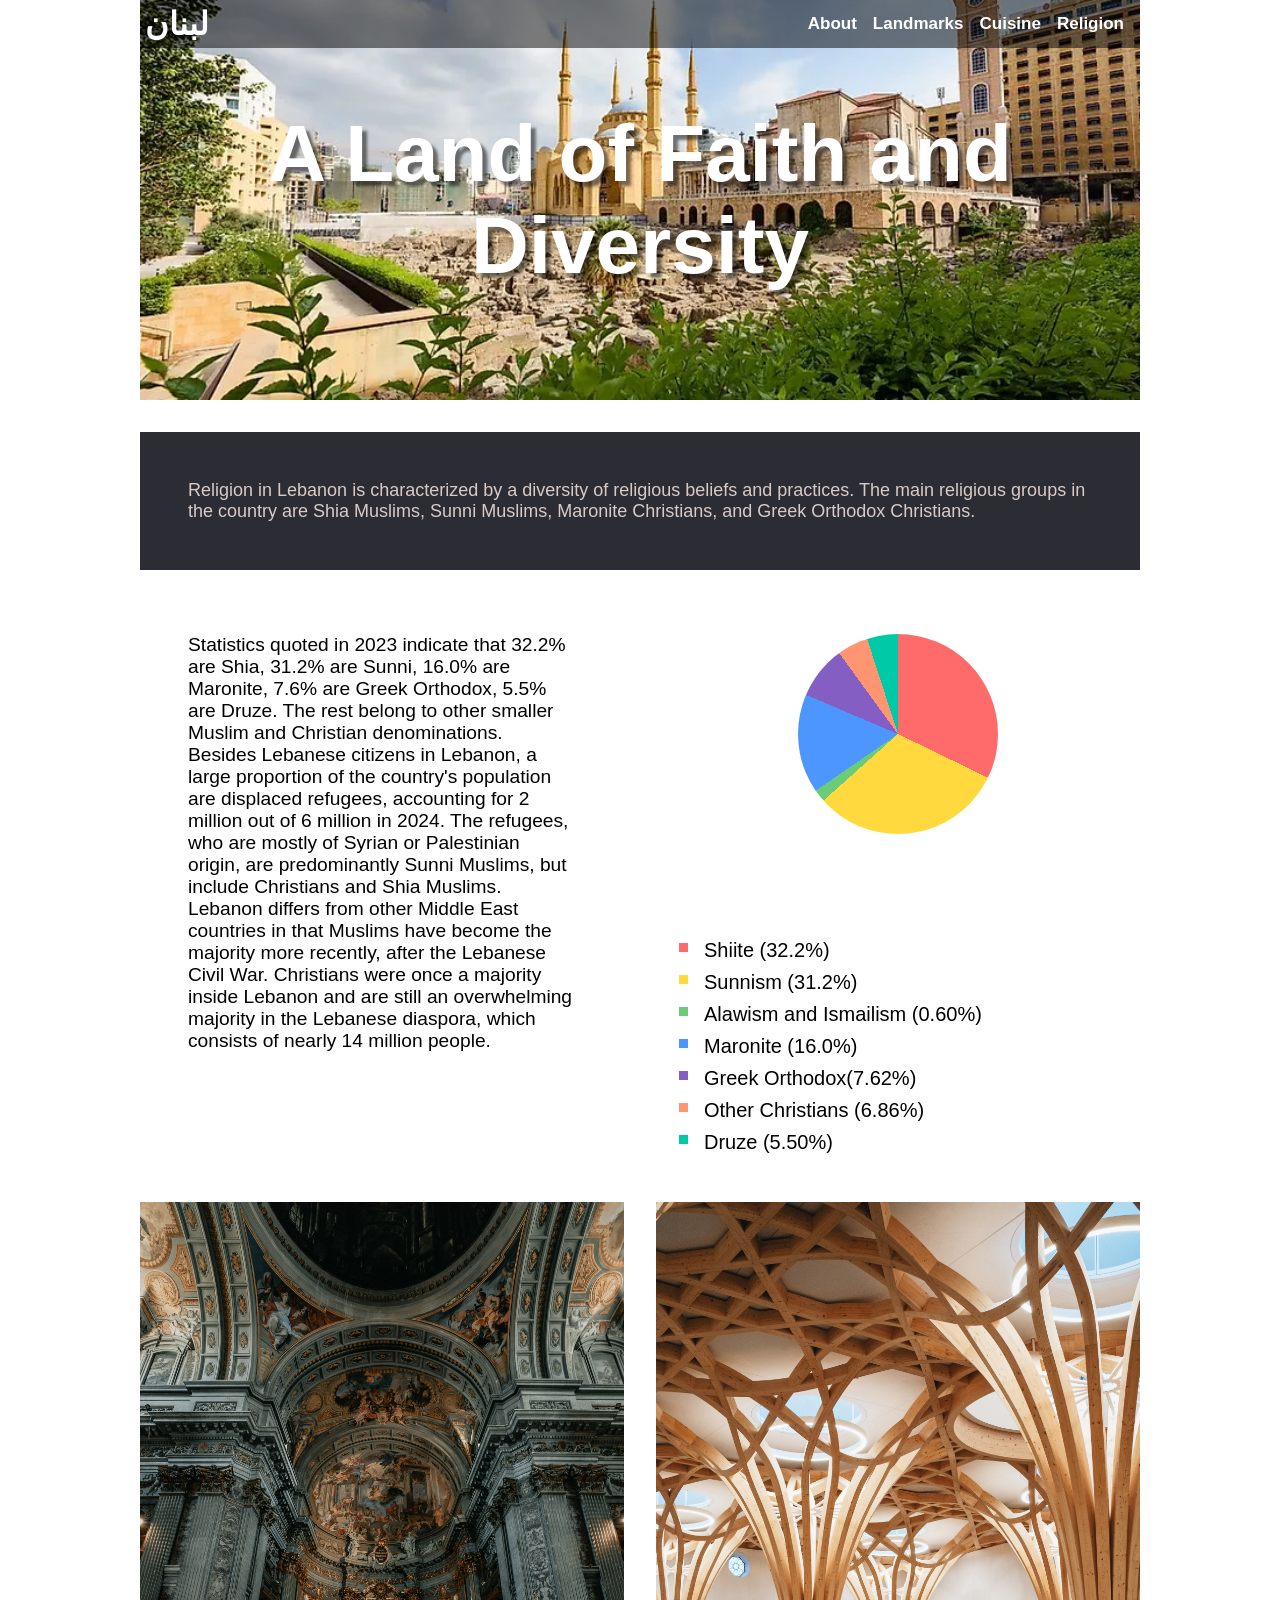
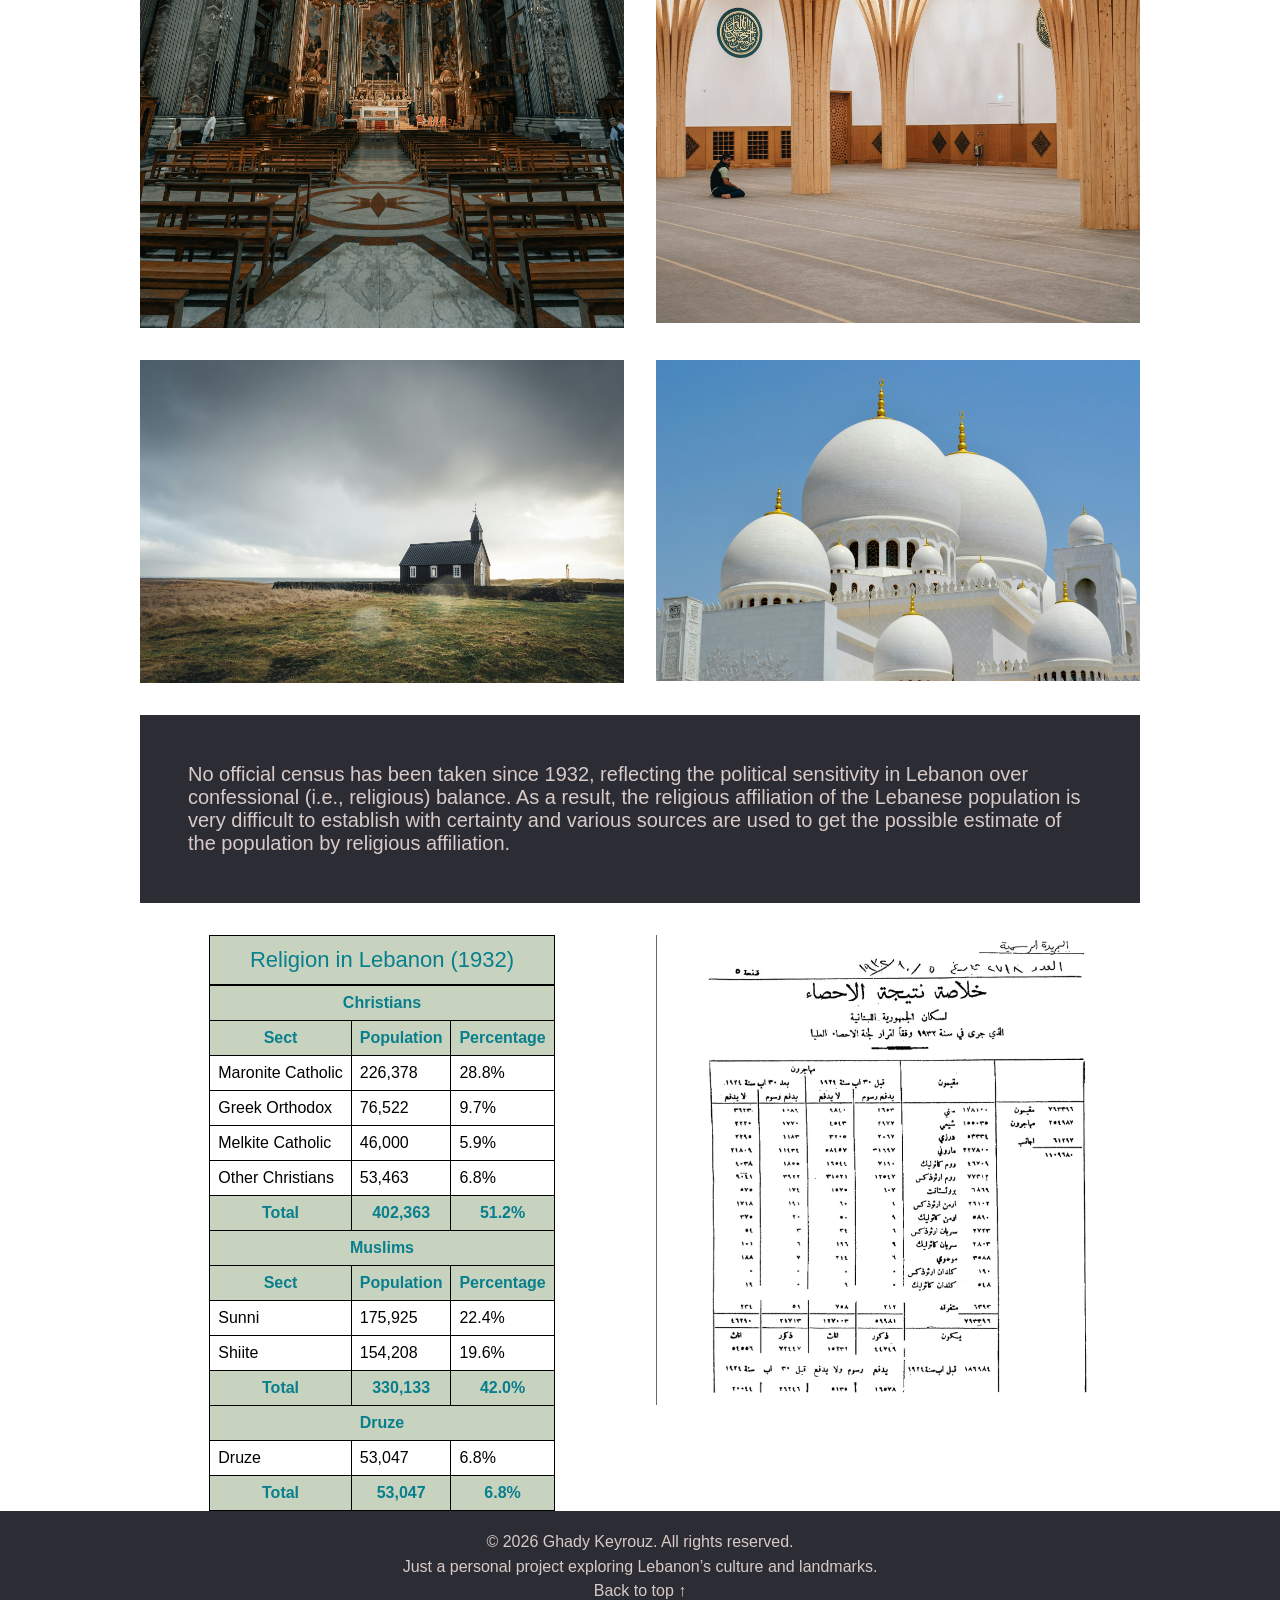
==== religion.html @ 8b881246 "first commit - committing all files to my repository" ====
<!DOCTYPE html>
<html lang="en">
<head>
    <meta charset="UTF-8">
    <meta name="viewport" content="width=device-width, initial-scale=1.0">
    <title>Lebanon</title>
    <link href="styles.css" rel="stylesheet">
</head>
<body>
    <header>
        <p dir="rtl">لبنان</p>
        <nav class="primary-navigation">
            <ul>
                <li><a href="index.html">About</a></li>
                <li><a href="landmarks.html">Landmarks</a></li>
                <li><a href="cuisine.html">Cuisine</a></li>
                <li><a href="religion.html">Religion</a></li>
            </ul>
        </nav>
    </header>

    <main>
        <div id="top"></div>
        <div class="wrapper">
            <h1 class="h1-religion">A Land of Faith and Diversity</h1>
            
            <p class="main-p">Religion in Lebanon is characterized by a diversity of religious beliefs and practices. The main religious groups in the country are Shia Muslims, Sunni Muslims, Maronite Christians, and Greek Orthodox Christians.</p>

            <section class="grid-section color-wheel-section">
                <p>Statistics quoted in 2023 indicate that 32.2% are Shia, 31.2% are Sunni, 16.0% are Maronite, 7.6% are Greek Orthodox, 5.5% are Druze. The rest belong to other smaller Muslim and Christian denominations. Besides Lebanese citizens in Lebanon, a large proportion of the country's population are displaced refugees, accounting for 2 million out of 6 million in 2024. The refugees, who are mostly of Syrian or Palestinian origin, are predominantly Sunni Muslims, but include Christians and Shia Muslims. Lebanon differs from other Middle East countries in that Muslims have become the majority more recently, after the Lebanese Civil War. Christians were once a majority inside Lebanon and are still an overwhelming majority in the Lebanese diaspora, which consists of nearly 14 million people.</p>
            

                <div class="color-wheel-container">
                    <div class="color-wheel"></div>
                    <p></p>
                    <ul>
                        <li>Shiite (32.2%)</li>
                        <li>Sunnism (31.2%)</li>
                        <li>Alawism and Ismailism (0.60%)</li>
                        <li>Maronite (16.0%)</li>
                        <li>Greek Orthodox(7.62%)</li>
                        <li>Other Christians (6.86%)</li>
                        <li>Druze (5.50%)</li>
                    </ul>
                </div>
            </section>

            <section class="grid-section">

                <img src="images/church-inside.jpg" alt="inside of a church">
                <img src="images/mosque-interior.jpg" alt="inside of a mosque">
                <img src="images/church-outside.jpg" alt="outside of a church">
                <img src="images/mosque.jpg" alt="outside of a mosque">
            </section>

            <p class="table-quote">No official census has been taken since 1932, reflecting the political sensitivity in Lebanon over confessional (i.e., religious) balance. As a result, the religious affiliation of the Lebanese population is very difficult to establish with certainty and various sources are used to get the possible estimate of the population by religious affiliation.</p>

            <section class="grid-section">
                <table class="data-table">
                    <caption>Religion in Lebanon (1932)</caption>

                    <tbody>
                        <tr class="religion">
                            <th colspan="3">Christians</th>
                        </tr>

                        <tr class="religion-header-info">
                            <th>Sect</th>
                            <th>Population</th>
                            <th>Percentage</th>
                        </tr>

                        <tr>
                            <td>Maronite Catholic</td>
                            <td>226,378</td>
                            <td>28.8%</td>
                        </tr>

                        <tr>
                            <td>Greek Orthodox</td>
                            <td>76,522</td>
                            <td>9.7%</td>
                        </tr>

                        <tr>
                            <td>Melkite Catholic</td>
                            <td>46,000</td>
                            <td>5.9%</td>
                        </tr>

                        <tr>
                            <td>Other Christians</td>
                            <td>53,463</td>
                            <td>6.8%</td>
                        </tr>

                        <tr class="religion-total">
                            <th>Total</th>
                            <th>402,363</th>
                            <th>51.2%</th>
                        </tr>
                        
                        <tr class="religion">
                            <th colspan="3">Muslims</th>
                        </tr>

                        <tr class="religion-header-info">
                            <th>Sect</th>
                            <th>Population</th>
                            <th>Percentage</th>
                        </tr>

                        <tr>
                            <td>Sunni</td>
                            <td>175,925</td>
                            <td>22.4%</td>
                        </tr>

                        <tr>
                            <td>Shiite</td>
                            <td>154,208</td>
                            <td>19.6%</td>
                        </tr>

                        <tr class="religion-total">
                            <th>Total</th>
                            <th>330,133</th>
                            <th>42.0%</th>
                        </tr>

                        <tr class="religion">
                            <th colspan="3">Druze</th>
                        </tr>

                        <tr>
                            <td>Druze</td>
                            <td>53,047</td>
                            <td>6.8%</td>
                        </tr>

                        <tr class="religion-total">
                            <th>Total</th>
                            <th>53,047</th>
                            <th>6.8%</th>
                        </tr>
                    </tbody>

                </table>
                <img src="images/religion-count.webp" alt="religion count done in 1932">
            </section>
        </div>

    </main>
    
    <footer>
        <p>© 2026 Ghady Keyrouz. All rights reserved.</p>
        <p>Just a personal project exploring Lebanon’s culture and landmarks.</p>
        <p><a href="#top">Back to top ↑</a></p>
    </footer>
</body>
</html>
---- styles.css ----
*, *::after, *::before{
    box-sizing: border-box;
    margin: 0;
    padding: 0;
}

:root{
    --teal: #087f8c;
    --orange: #f26430;
    --beige: #d8cbc7;
    --dark: #2c2c34;
    --lightgreen: #c7d3bf;
}

body{
    font-family: sans-serif;
}

html{
    scroll-behavior: smooth;
}

.wrapper{
    max-inline-size: 1000px;
    margin-inline: auto;
}

h1{
    font-size: 5rem;
    margin-block-end: 2rem;
    color: #fff;
    height: 400px;
    display: grid;
    place-content: center;
    text-align: center;
    text-shadow: rgba(0,0,0,0.5) 5px 5px 3px;
}


/* Header */

header{
    display: flex;
    justify-content: space-between;
    font-size: 17px;
    font-weight: bold;
    background: rgba(0, 0, 0, 0.5);
    position: fixed;
    inset:0 0 auto 0; /* top right bottom left */
    max-inline-size: 1000px;
    margin-inline: auto;
   
}

header p{
    font-size: 2rem;
    color: white;
    padding: 5px;
}

.primary-navigation{
    display: flex;
    margin-inline-end: 1rem;
}


.primary-navigation ul{
    display: flex;
    gap: 1rem;
    height: 100%;
}

.primary-navigation li{
    position: relative;
    list-style-type: none;
    inline-size: fit-content;
}

/* underline animation */
.primary-navigation li::before{
    content: "";
    position: absolute;
    width: 100%;
    height: 0px;
    border: 1px solid white;
    bottom: 10px;
    transform: scaleX(0);
    transition: all ease 0.3s;
}

.primary-navigation li:hover::before{
    transform: scaleX(1);
}

.primary-navigation a{
    color: white;
    text-decoration: none;
    height: 100%;
    display: grid;
    place-content: center;
}

/* about section */
.about-h1{
    background: url(./images/h1-bg.jpg);
    background-position: center;
    background-size: cover;
}

h2{
    font-size: 3rem;
    padding: 1rem;
    text-align: center;
    margin-block: 2rem;
    color: var(--teal);
    background-color: var(--lightgreen);
}

.grid-section{
    display: grid;
    grid-template-columns: 1fr 1fr;
    gap: 2rem;
    place-content: center;
}

.grid-section img{
    inline-size: 100%;
    display: block;
    margin-inline: auto;
}
.grid-section p{
    padding: 3rem;
    font-size: 1.2rem;
}

/* landmark-section */

.landmark-h1{
    background: url(./images/castle-pic.jpg);
    background-position: center;
    background-size: cover;
}

h3{
    font-size: 2rem;
    text-align: center;
    color: var(--teal);
    margin-block-start: 2rem;
}

/* cuisine section */

.cuisine-h1{
    background: url(./images/lebanese-cuisine.jpg);
    background-position: center;
    background-size: cover;
}

.cuisine{
    grid-template-columns: repeat(3, 1fr);
}

.cuisine p{
    padding: 1rem;
}

/* Religion section */

.color-wheel{
    width: 200px;
    height: 200px;
    border-radius: 50%;
    background: conic-gradient( 
        #FF6B6B 0turn 0.322turn ,
        #FFD93D 0.322turn 0.634turn,
        #6BCB77 0.634turn 0.654turn,
        #4D96FF 0.654turn 0.814turn,
        #845EC2 0.814turn 0.9turn,
        #FF9671 0.9turn 0.95turn,
        #00C9A7 0.95turn 1turn);
}

.h1-religion{
    background: url(./images/h1-religion-bg.webp);
    background-position: center;
    background-size: cover;
}

.main-p{
    padding: 3rem;
    margin-block: 1rem;
    font-size: 18px;
    background-color: var(--dark);
    color: var(--beige);
}

.color-wheel-container{
    padding: 3rem;
    font-size: 20px;
}

.color-wheel{
    margin-inline: auto;
}

.color-wheel-container li{
    list-style-type: square;
}

.color-wheel-container li::marker{
    font-size: 30px;
}

.color-wheel-container li:nth-child(1)::marker{
    color: #FF6B6B;
}
.color-wheel-container li:nth-child(2)::marker{
    color: #FFD93D;
}
.color-wheel-container li:nth-child(3)::marker{
    color: #6BCB77;
}
.color-wheel-container li:nth-child(4)::marker{
    color: #4D96FF;
}
.color-wheel-container li:nth-child(5)::marker{
    color: #845EC2;
}
.color-wheel-container li:nth-child(6)::marker{
    color: #FF9671;
}
.color-wheel-container li:nth-child(7)::marker{
    color: #00C9A7;
}

.table-quote{
    padding: 3rem;
    margin-block: 2rem;
    background-color: var(--dark);
    color: var(--beige);
    font-size: 20px;
}

.data-table{
    border: 1px solid black;
    margin-inline: auto;
    border-collapse: collapse;
}

.data-table th, .data-table td{
    border: 1px solid black;
    padding: 0.5rem;
}

.data-table caption{
    background-color: var(--lightgreen);
    color: var(--teal);
    padding: 0.7rem;
    font-size: 22px;
    border: 1px solid black;
}

.religion, .religion-total, .religion-header-info{
    background-color: var(--lightgreen);
    color: var(--teal);
}

/* footer */

footer{
    background-color: var(--dark);
    color: var(--beige);
    text-align: center;
    padding: 1rem;
}

footer p{
    margin: 0.4rem;
}

footer a{
    color: var(--beige);
    text-decoration: none;
}

footer a:hover{
    text-decoration: underline;
}
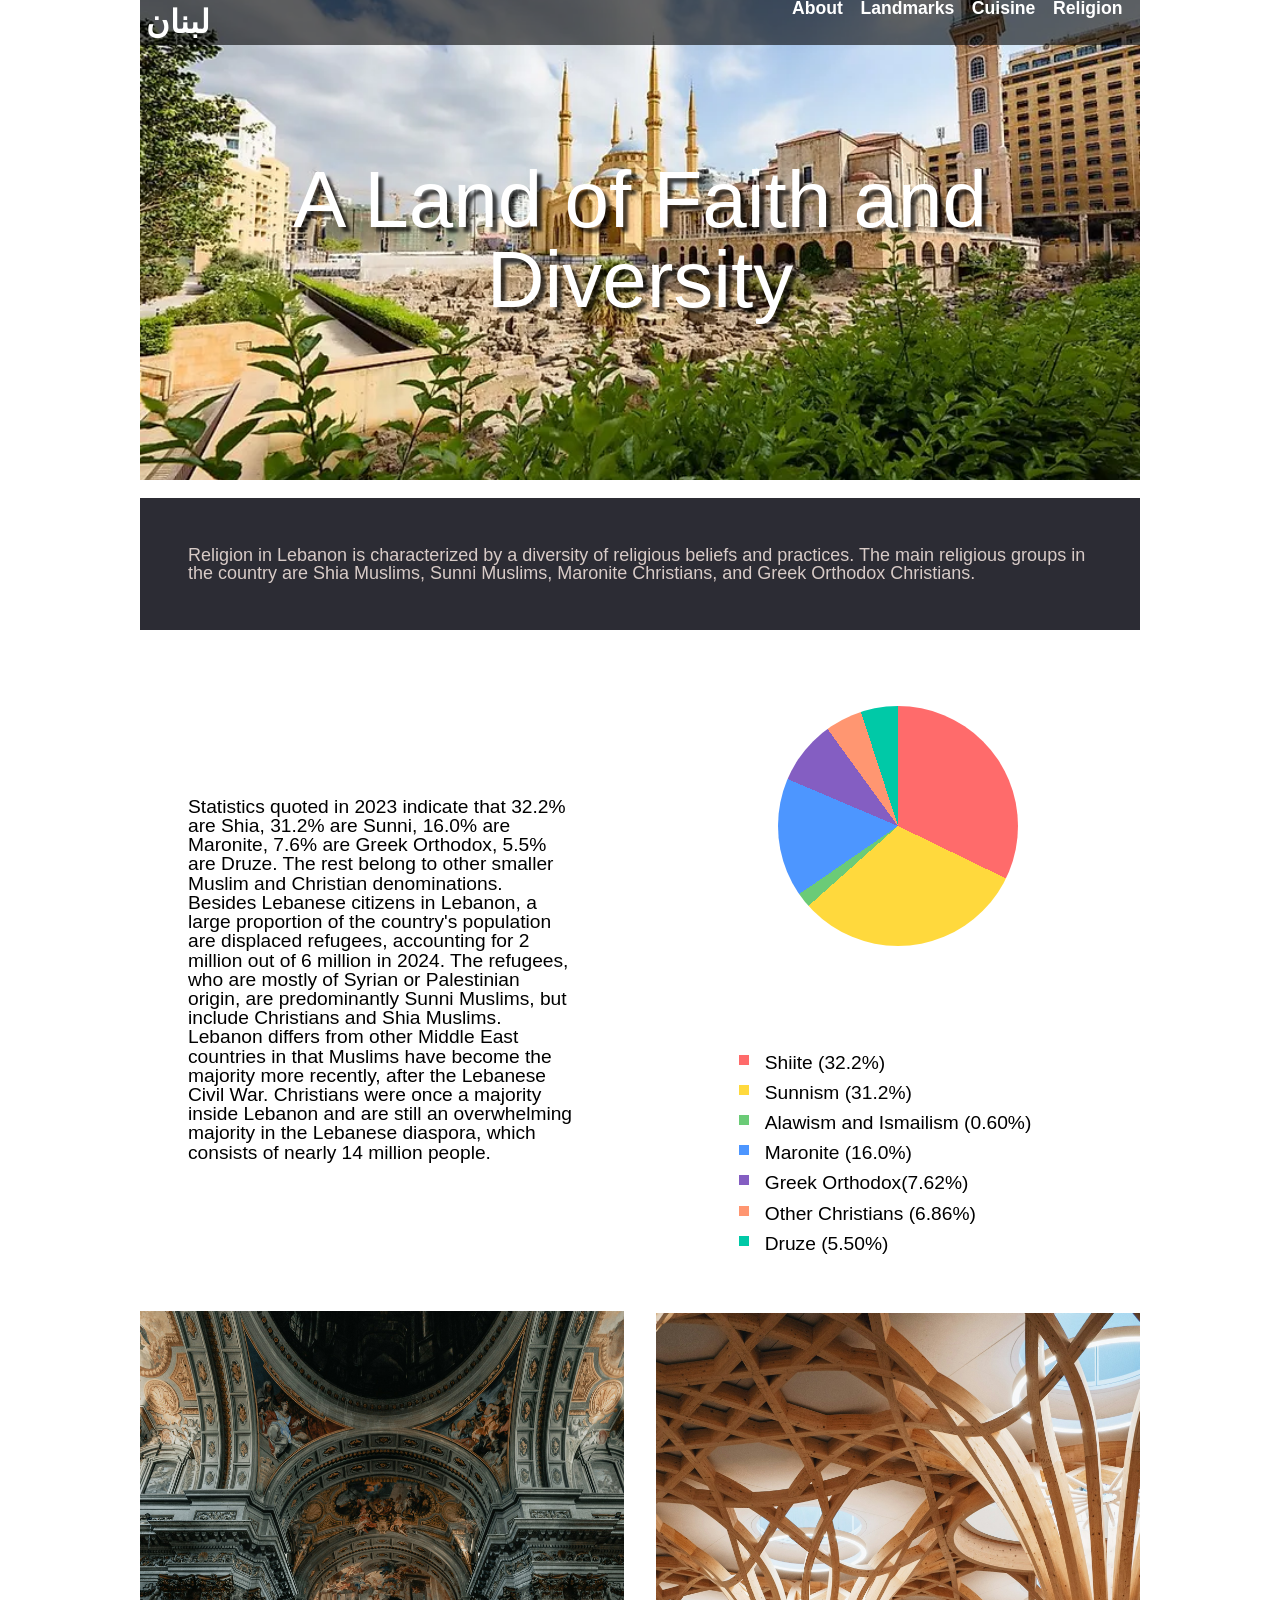
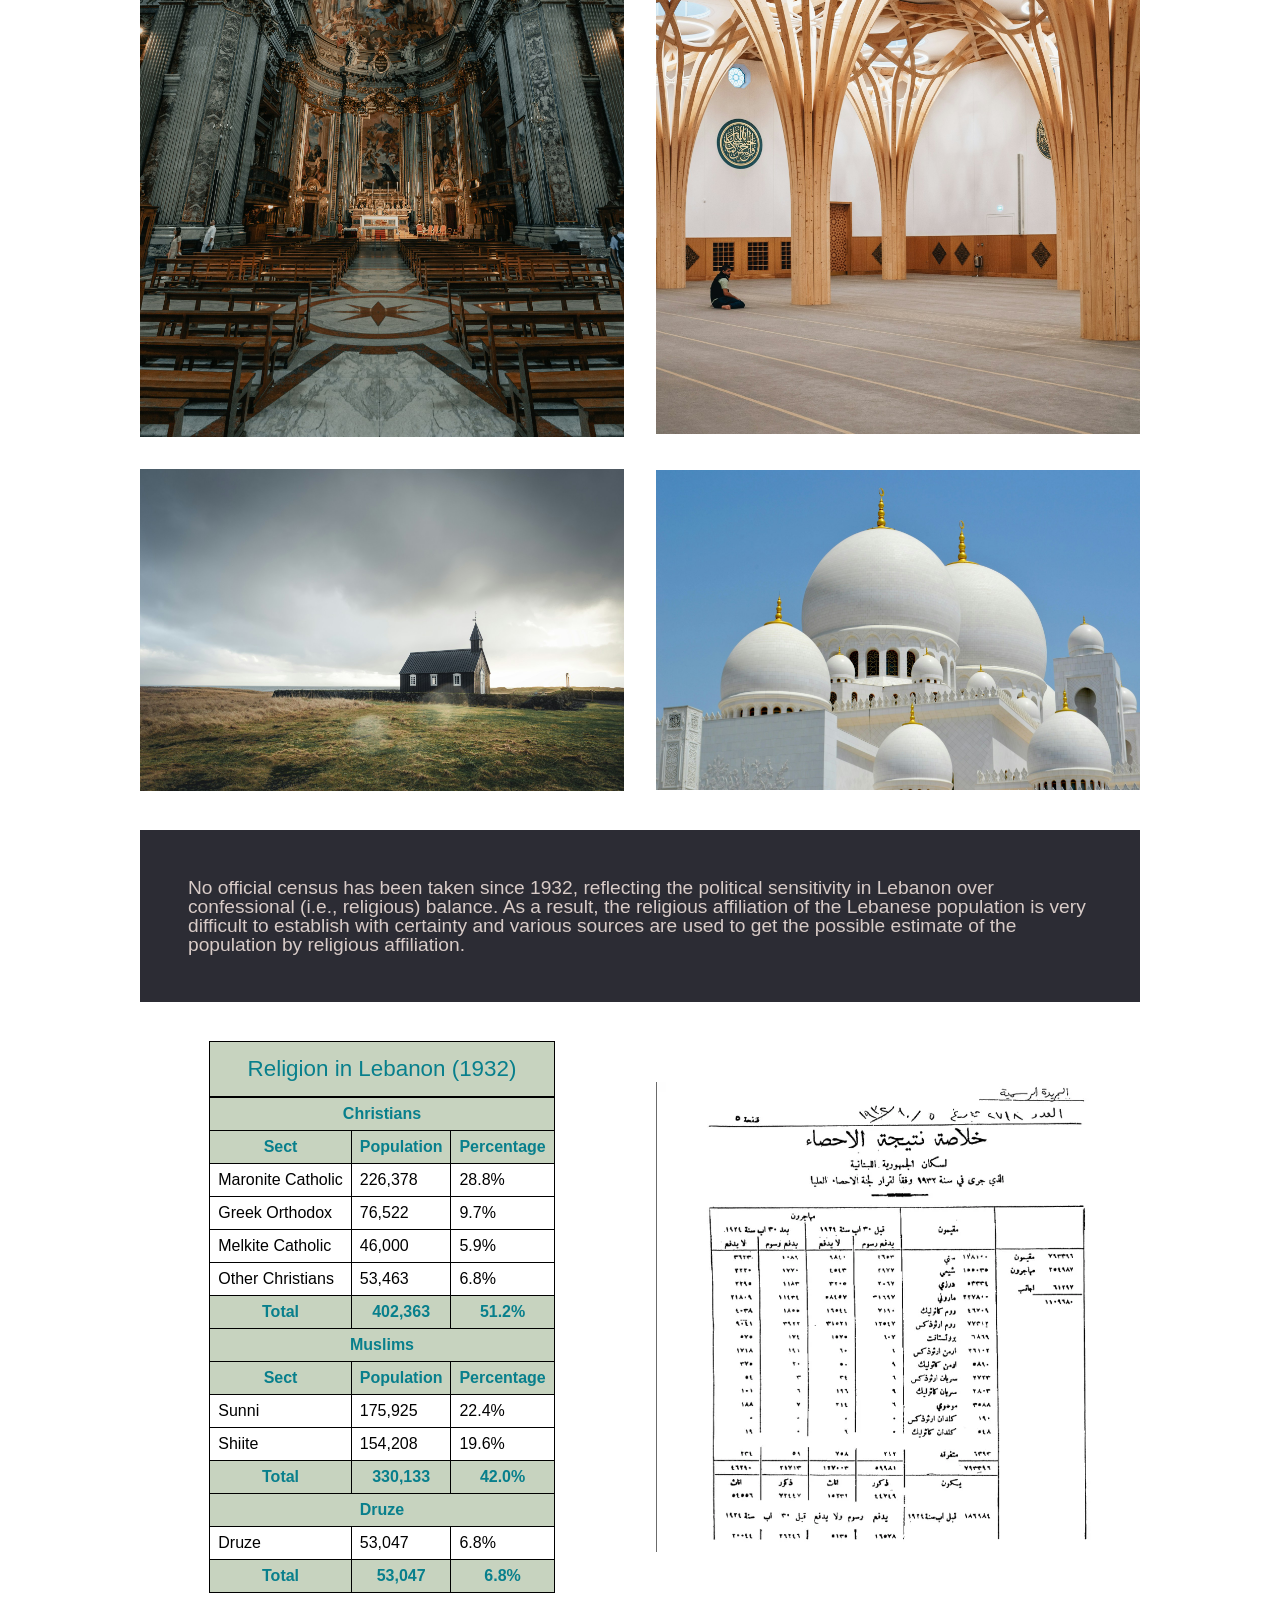
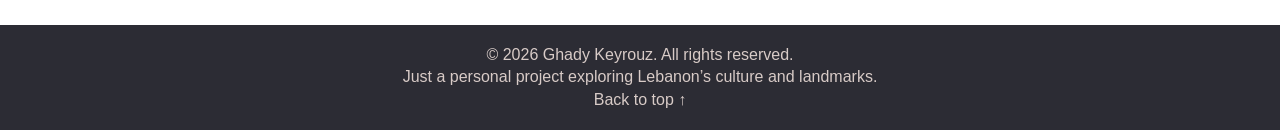
==== commit e7881e00: "updated units and made layout responsive" ====
--- a/religion.html
+++ b/religion.html
@@ -55,7 +55,7 @@
 
             <p class="table-quote">No official census has been taken since 1932, reflecting the political sensitivity in Lebanon over confessional (i.e., religious) balance. As a result, the religious affiliation of the Lebanese population is very difficult to establish with certainty and various sources are used to get the possible estimate of the population by religious affiliation.</p>
 
-            <section class="grid-section">
+            <section class="grid-section table-section">
                 <table class="data-table">
                     <caption>Religion in Lebanon (1932)</caption>
 
--- a/styles.css
+++ b/styles.css
@@ -1,8 +1,9 @@
-*, *::after, *::before{
+/* *, *::after, *::before{
     box-sizing: border-box;
     margin: 0;
     padding: 0;
-}
+} */
+@import "reset.css" layer(reset);
 
 :root{
     --teal: #087f8c;
@@ -27,13 +28,12 @@
 
 h1{
     font-size: 5rem;
-    margin-block-end: 2rem;
     color: #fff;
-    height: 400px;
+    height: 30rem;
     display: grid;
     place-content: center;
     text-align: center;
-    text-shadow: rgba(0,0,0,0.5) 5px 5px 3px;
+    text-shadow: rgb(0 0 0 / .7) 5px 5px 3px;
 }
 
 
@@ -42,9 +42,9 @@
 header{
     display: flex;
     justify-content: space-between;
-    font-size: 17px;
+    font-size: 1.1rem;
     font-weight: bold;
-    background: rgba(0, 0, 0, 0.5);
+    background: rgb(0 0 0/ .6);
     position: fixed;
     inset:0 0 auto 0; /* top right bottom left */
     max-inline-size: 1000px;
@@ -55,19 +55,18 @@
 header p{
     font-size: 2rem;
     color: white;
-    padding: 5px;
+    padding: 0.2em;
 }
 
 .primary-navigation{
     display: flex;
-    margin-inline-end: 1rem;
+    margin-inline-end: 1em;
 }
 
 
 .primary-navigation ul{
     display: flex;
-    gap: 1rem;
-    height: 100%;
+    gap: 1em;
 }
 
 .primary-navigation li{
@@ -95,23 +94,21 @@
 .primary-navigation a{
     color: white;
     text-decoration: none;
-    height: 100%;
+    block-size: stretch;
     display: grid;
     place-content: center;
 }
 
 /* about section */
 .about-h1{
-    background: url(./images/h1-bg.jpg);
-    background-position: center;
-    background-size: cover;
+    background: url(./images/h1-bg.jpg) center/cover;
 }
 
 h2{
     font-size: 3rem;
-    padding: 1rem;
+    padding: 0.5em;
     text-align: center;
-    margin-block: 2rem;
+    margin-block: 1em;
     color: var(--teal);
     background-color: var(--lightgreen);
 }
@@ -120,13 +117,13 @@
     display: grid;
     grid-template-columns: 1fr 1fr;
     gap: 2rem;
-    place-content: center;
+    place-items: center;
+
 }
 
 .grid-section img{
     inline-size: 100%;
     display: block;
-    margin-inline: auto;
 }
 .grid-section p{
     padding: 3rem;
@@ -136,24 +133,19 @@
 /* landmark-section */
 
 .landmark-h1{
-    background: url(./images/castle-pic.jpg);
-    background-position: center;
-    background-size: cover;
+    background: url(./images/castle-pic.jpg) center/cover;
 }
 
 h3{
     font-size: 2rem;
     text-align: center;
     color: var(--teal);
-    margin-block-start: 2rem;
 }
 
 /* cuisine section */
 
 .cuisine-h1{
-    background: url(./images/lebanese-cuisine.jpg);
-    background-position: center;
-    background-size: cover;
+    background: url(./images/lebanese-cuisine.jpg) center/cover;
 }
 
 .cuisine{
@@ -161,14 +153,14 @@
 }
 
 .cuisine p{
-    padding: 1rem;
+    padding: 1em;
 }
 
 /* Religion section */
 
 .color-wheel{
-    width: 200px;
-    height: 200px;
+    width: 15rem;
+    height: 15rem;
     border-radius: 50%;
     background: conic-gradient( 
         #FF6B6B 0turn 0.322turn ,
@@ -181,22 +173,20 @@
 }
 
 .h1-religion{
-    background: url(./images/h1-religion-bg.webp);
-    background-position: center;
-    background-size: cover;
+    background: url(./images/h1-religion-bg.webp) center/cover;
 }
 
 .main-p{
     padding: 3rem;
-    margin-block: 1rem;
+    margin-block: 1em;
     font-size: 18px;
     background-color: var(--dark);
     color: var(--beige);
 }
 
 .color-wheel-container{
-    padding: 3rem;
-    font-size: 20px;
+    padding: 3em;
+    font-size: 1.2rem;
 }
 
 .color-wheel{
@@ -208,7 +198,7 @@
 }
 
 .color-wheel-container li::marker{
-    font-size: 30px;
+    font-size: 2rem;
 }
 
 .color-wheel-container li:nth-child(1)::marker{
@@ -235,34 +225,34 @@
 
 .table-quote{
     padding: 3rem;
-    margin-block: 2rem;
+    margin-block: 2em;
     background-color: var(--dark);
     color: var(--beige);
-    font-size: 20px;
+    font-size: 1.2rem;
 }
 
 .data-table{
     border: 1px solid black;
     margin-inline: auto;
-    border-collapse: collapse;
 }
 
 .data-table th, .data-table td{
     border: 1px solid black;
-    padding: 0.5rem;
+    padding: 0.5em;
 }
 
 .data-table caption{
     background-color: var(--lightgreen);
     color: var(--teal);
-    padding: 0.7rem;
-    font-size: 22px;
+    padding: 0.7em;
+    font-size: 1.4rem;
     border: 1px solid black;
 }
 
 .religion, .religion-total, .religion-header-info{
     background-color: var(--lightgreen);
     color: var(--teal);
+    font-weight: bolder;
 }
 
 /* footer */
@@ -271,11 +261,12 @@
     background-color: var(--dark);
     color: var(--beige);
     text-align: center;
-    padding: 1rem;
+    padding: 1em;
+    margin-block-start: 2em;
 }
 
 footer p{
-    margin: 0.4rem;
+    margin: 0.4em;
 }
 
 footer a{
@@ -286,3 +277,51 @@
 footer a:hover{
     text-decoration: underline;
 }
+
+@media screen and (max-width:600px) {
+    h1{
+        font-size: 3rem;
+    }
+
+    h2{
+        font-size: 2rem;
+    }
+
+    h3{
+        font-size: 1.5rem;
+    }
+
+    .grid-section p{
+        padding: 1em;
+        font-size: 1rem;
+    }
+    .color-wheel{
+        width: 7rem;
+        height: 7rem;
+    }
+
+    .main-p, .table-quote{
+        font-size: 1rem;
+        padding: 1em;
+    }
+    .table-section{
+        grid-template-columns: 1fr;
+    }
+
+    
+}
+
+@media screen and (max-width: 450px){
+    .fix-section-overflow{
+        grid-template-columns: 1fr;
+    }
+
+    .cuisine{
+        gap: 0.5rem;
+        grid-template-columns: 1fr;
+    }
+
+    .color-wheel-section{
+        grid-template-columns: 1fr;
+    }
+}
